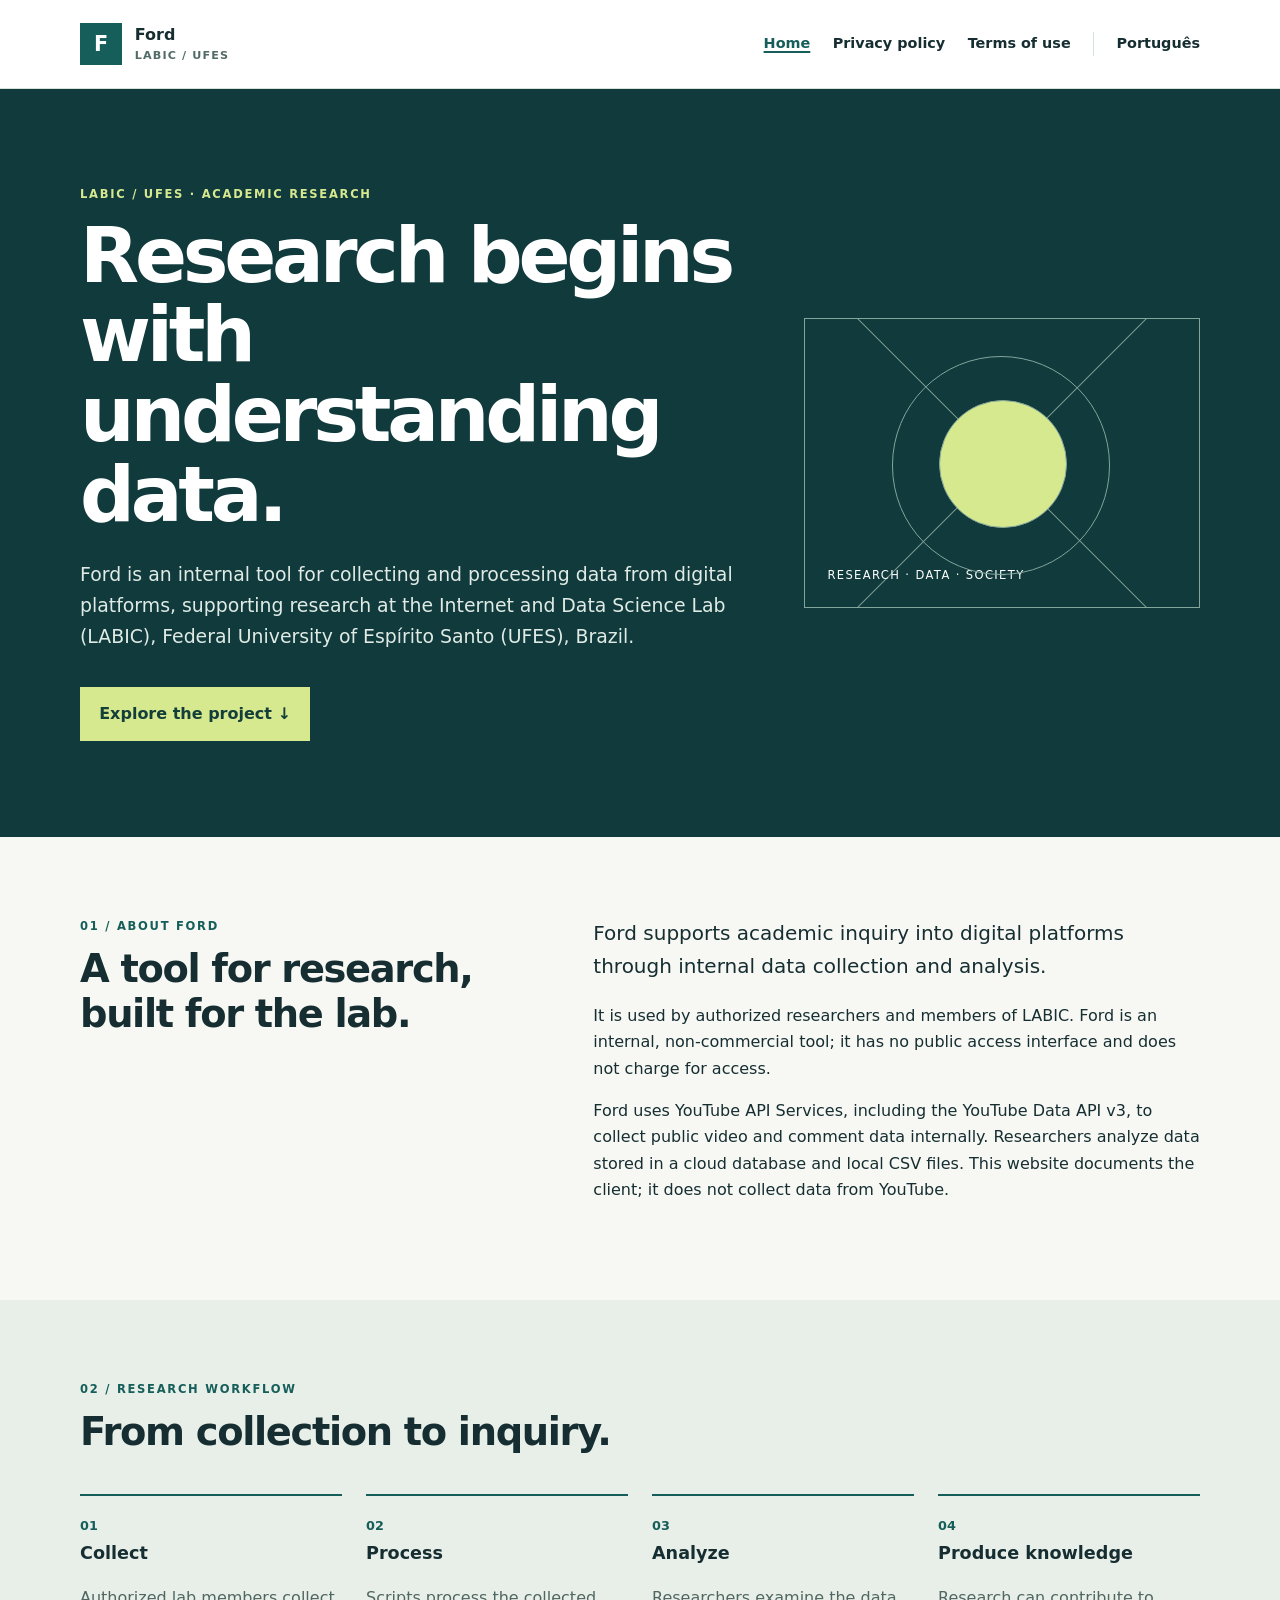
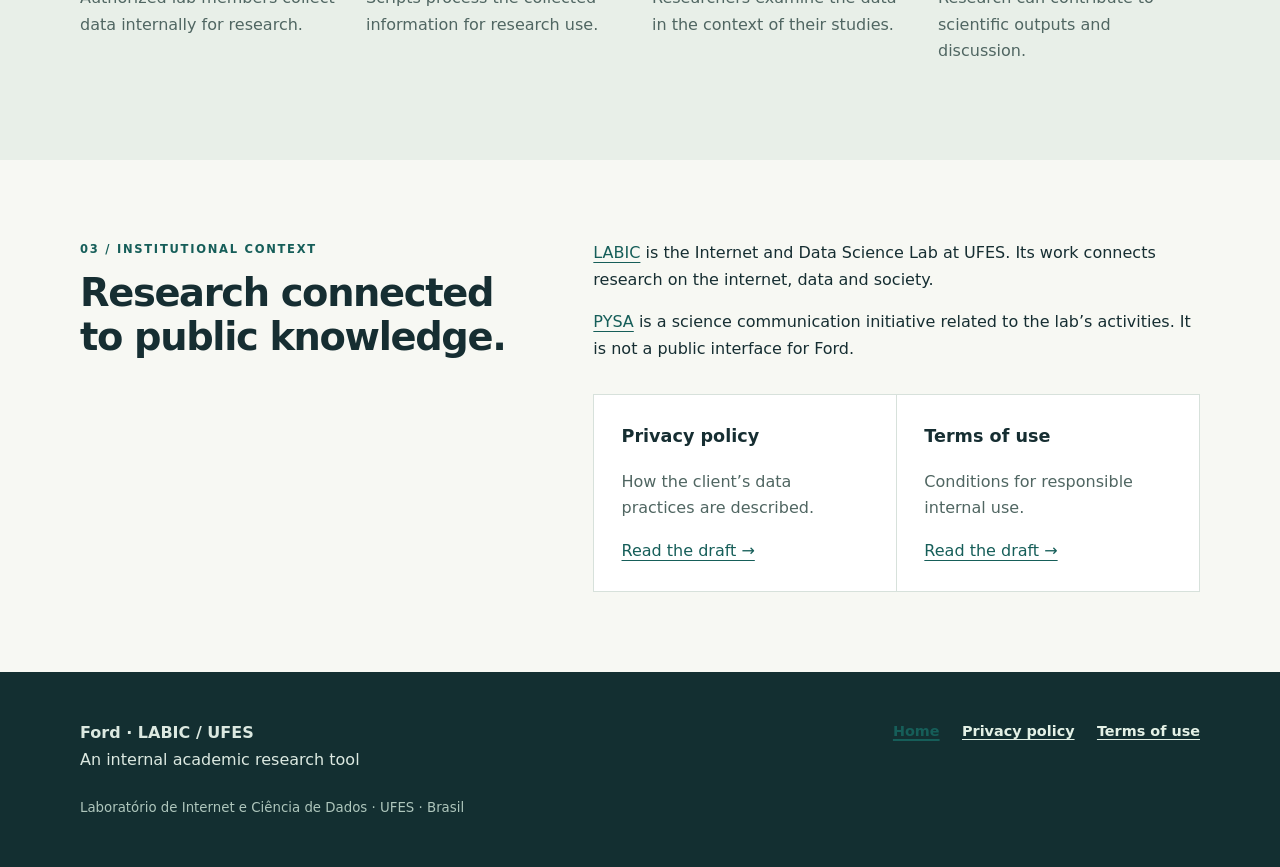
==== index.html @ dddd90f1 "Add bilingual documentation and initial site structure for Ford project" ====
<!doctype html><html lang="en"><head><meta charset="utf-8"><meta name="viewport" content="width=device-width, initial-scale=1"><meta name="description" content="Ford · LABIC / UFES — academic research and YouTube API Services"><title>Home | Ford · LABIC/UFES</title><link rel="stylesheet" href="assets/css/style.css"></head><body><a class="skip" href="#main">Skip to content</a><header><div class="wrap head"><a class="brand" href="index.html"><span class="mark" aria-hidden="true">F</span><span>Ford<small>LABIC / UFES</small></span></a><nav aria-label="Main navigation"><a href="index.html" aria-current="page">Home</a><a href="privacy.html">Privacy policy</a><a href="terms.html">Terms of use</a><a class="lang" hreflang="pt-BR" href="pt-br/index.html">Português</a></nav></div></header><main id="main"><section class="hero"><div class="wrap hero-grid"><div><p class="eyebrow">LABIC / UFES · Academic research</p><h1>Research begins with understanding data.</h1><p class="lead">Ford is an internal tool for collecting and processing data from digital platforms, supporting research at the Internet and Data Science Lab (LABIC), Federal University of Espírito Santo (UFES), Brazil.</p><a class="button" href="#about">Explore the project ↓</a></div><div class="art" aria-hidden="true"><span>Research · Data · Society</span></div></div></section><section class="section" id="about"><div class="wrap split"><div><p class="eyebrow">01 / About Ford</p><h2>A tool for research, built for the lab.</h2></div><div><p class="intro">Ford supports academic inquiry into digital platforms through internal data collection and analysis.</p><p>It is used by authorized researchers and members of LABIC. Ford is an internal, non-commercial tool; it has no public access interface and does not charge for access.</p><p>Ford uses YouTube API Services, including the YouTube Data API v3, to collect public video and comment data internally. Researchers analyze data stored in a cloud database and local CSV files. This website documents the client; it does not collect data from YouTube.</p></div></div></section><section class="section workflow"><div class="wrap"><p class="eyebrow">02 / Research workflow</p><h2>From collection to inquiry.</h2><div class="steps"><div class="step"><b>01</b><h3>Collect</h3><p>Authorized lab members collect data internally for research.</p></div><div class="step"><b>02</b><h3>Process</h3><p>Scripts process the collected information for research use.</p></div><div class="step"><b>03</b><h3>Analyze</h3><p>Researchers examine the data in the context of their studies.</p></div><div class="step"><b>04</b><h3>Produce knowledge</h3><p>Research can contribute to scientific outputs and discussion.</p></div></div></div></section><section class="section"><div class="wrap split"><div><p class="eyebrow">03 / Institutional context</p><h2>Research connected to public knowledge.</h2></div><div><p><a href="https://www.labic.net/">LABIC</a> is the Internet and Data Science Lab at UFES. Its work connects research on the internet, data and society.</p><p><a href="https://pysa.com.br/">PYSA</a> is a science communication initiative related to the lab’s activities. It is not a public interface for Ford.</p><div class="cards"><div class="card"><h3>Privacy policy</h3><p>How the client’s data practices are described.</p><a href="privacy.html">Read the draft →</a></div><div class="card"><h3>Terms of use</h3><p>Conditions for responsible internal use.</p><a href="terms.html">Read the draft →</a></div></div></div></div></section></main><footer><div class="wrap"><div class="foot"><div><strong>Ford · LABIC / UFES</strong><br>An internal academic research tool</div><nav aria-label="Footer navigation"><a href="index.html" aria-current="page">Home</a><a href="privacy.html">Privacy policy</a><a href="terms.html">Terms of use</a></nav></div><small>Laboratório de Internet e Ciência de Dados · UFES · Brasil</small></div></footer></body></html>
---- assets/css/style.css ----
:root{--ink:#162e32;--green:#165e59;--line:#d7e1db;--paper:#f7f8f3}*{box-sizing:border-box}body{margin:0;background:var(--paper);color:var(--ink);font:16px/1.65 system-ui,-apple-system,sans-serif}a{color:var(--green);text-underline-offset:.22em}a:focus-visible{outline:3px solid #bb7629;outline-offset:4px}.skip{position:absolute;left:-9999px}.skip:focus{left:1rem;top:1rem;background:white;z-index:5;padding:1rem}.wrap{width:min(1120px,calc(100% - 3rem));margin:auto}header{background:white;border-bottom:1px solid var(--line)}.head{display:flex;justify-content:space-between;align-items:center;gap:2rem;min-height:88px}.brand{display:flex;align-items:center;gap:.8rem;text-decoration:none;font-weight:800;line-height:1.2;color:var(--ink)}.mark{display:grid;place-items:center;width:42px;height:42px;background:var(--green);color:white;font-size:1.3rem}.brand small{display:block;color:#526b67;font-size:.7rem;letter-spacing:.1em;margin-top:.3rem}nav{display:flex;gap:1.4rem;flex-wrap:wrap}nav a{font-size:.9rem;font-weight:650}header nav a{text-decoration:none;color:var(--ink)}nav a[aria-current]{text-decoration:underline;text-decoration-thickness:2px;color:var(--green)}.lang{border-left:1px solid var(--line);padding-left:1.4rem}.hero{background:#103a3c;color:white}.hero-grid{display:grid;grid-template-columns:1.25fr .75fr;gap:4rem;align-items:center;padding:6rem 0}.eyebrow{font-size:.72rem;text-transform:uppercase;letter-spacing:.15em;font-weight:800;color:var(--green)}.hero .eyebrow{color:#d6e98f}h1,h2,h3,p{margin-top:0}h1{font-size:clamp(2.9rem,6vw,5.6rem);line-height:1.04;letter-spacing:-.055em;margin-bottom:1.5rem}h2{font-size:clamp(2rem,3vw,3rem);line-height:1.15;letter-spacing:-.035em}h3{font-size:1.1rem}.lead{font-size:1.18rem;color:#e0ebe5;max-width:43rem}.button{display:inline-block;background:#d6e98f;color:#143e39;padding:.85rem 1.2rem;font-weight:750;text-decoration:none;margin-top:1rem}.art{min-height:290px;border:1px solid #83a59c;position:relative;display:flex;align-items:end;padding:1.4rem;background:linear-gradient(135deg,transparent 49.8%,#76968d 50%,transparent 50.2%),linear-gradient(45deg,transparent 49.8%,#76968d 50%,transparent 50.2%)}.art:before,.art:after{content:'';position:absolute;border:1px solid #83a59c;border-radius:50%;width:55%;aspect-ratio:1;left:22%;top:13%}.art:after{width:32%;left:34%;top:28%;background:#d6e98f}.art span{font-size:.72rem;text-transform:uppercase;letter-spacing:.12em}.section{padding:5rem 0}.split{display:grid;grid-template-columns:1fr 1.4fr;gap:5rem}.intro{font-size:1.25rem}.workflow{background:#e8efe8}.steps{display:grid;grid-template-columns:repeat(4,1fr);gap:1.5rem;margin-top:2.5rem}.step{border-top:2px solid var(--green);padding-top:1rem}.step b{color:var(--green);font-size:.8rem}.step p,.muted{color:#506662}.cards{display:grid;grid-template-columns:1fr 1fr;gap:1px;background:var(--line);border:1px solid var(--line);margin-top:2rem}.card{background:#fff;padding:1.7rem}.card p{color:#506662}.dochead{padding:4rem 0 2rem;border-bottom:1px solid var(--line)}.dochead h1{font-size:clamp(2.7rem,5vw,4.5rem)}.doc{display:grid;grid-template-columns:220px minmax(0,1fr);gap:5rem;padding:3rem 0 5rem}.doc aside{font-size:.9rem}.doc article{max-width:740px}.doc article section{margin-bottom:2.5rem}.doc h2{font-size:1.5rem}.notice{background:#f5eddb;border-left:4px solid #b78037;padding:1rem;margin-bottom:2.5rem}.pending{font-weight:750;color:#704716}footer{background:#132f31;color:#dce9e1;padding:3rem 0}footer a{color:#e4f1e6}footer .foot{display:flex;justify-content:space-between;gap:2rem;flex-wrap:wrap}footer small{display:block;margin-top:1.5rem;color:#aec6bc}@media(max-width:760px){.head{padding:1.2rem 0;align-items:flex-start;flex-direction:column;gap:1rem}.hero-grid,.split,.doc{grid-template-columns:1fr;gap:2rem}.hero-grid{padding:4rem 0}.art{min-height:210px}.steps{grid-template-columns:1fr 1fr}.section{padding:3.5rem 0}.cards{grid-template-columns:1fr}}@media(max-width:400px){.wrap{width:calc(100% - 2rem)}.steps{grid-template-columns:1fr}}
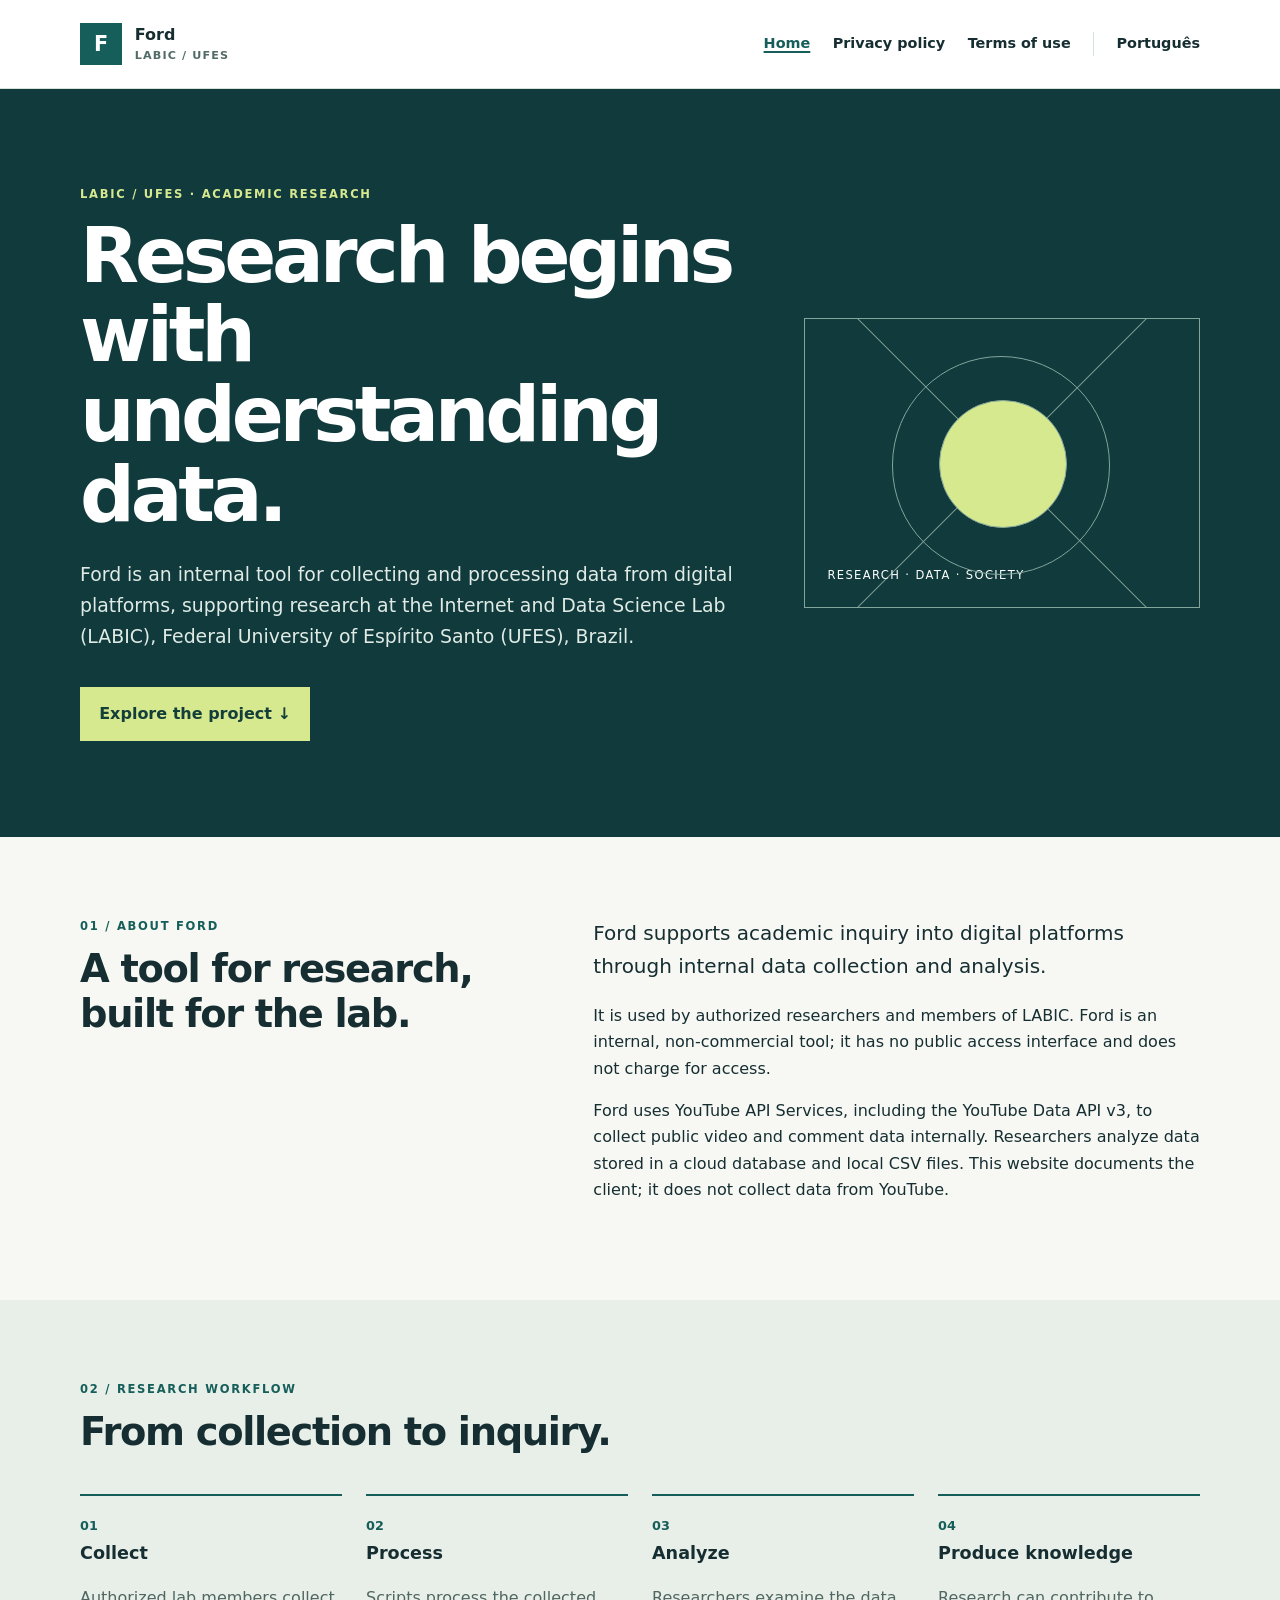
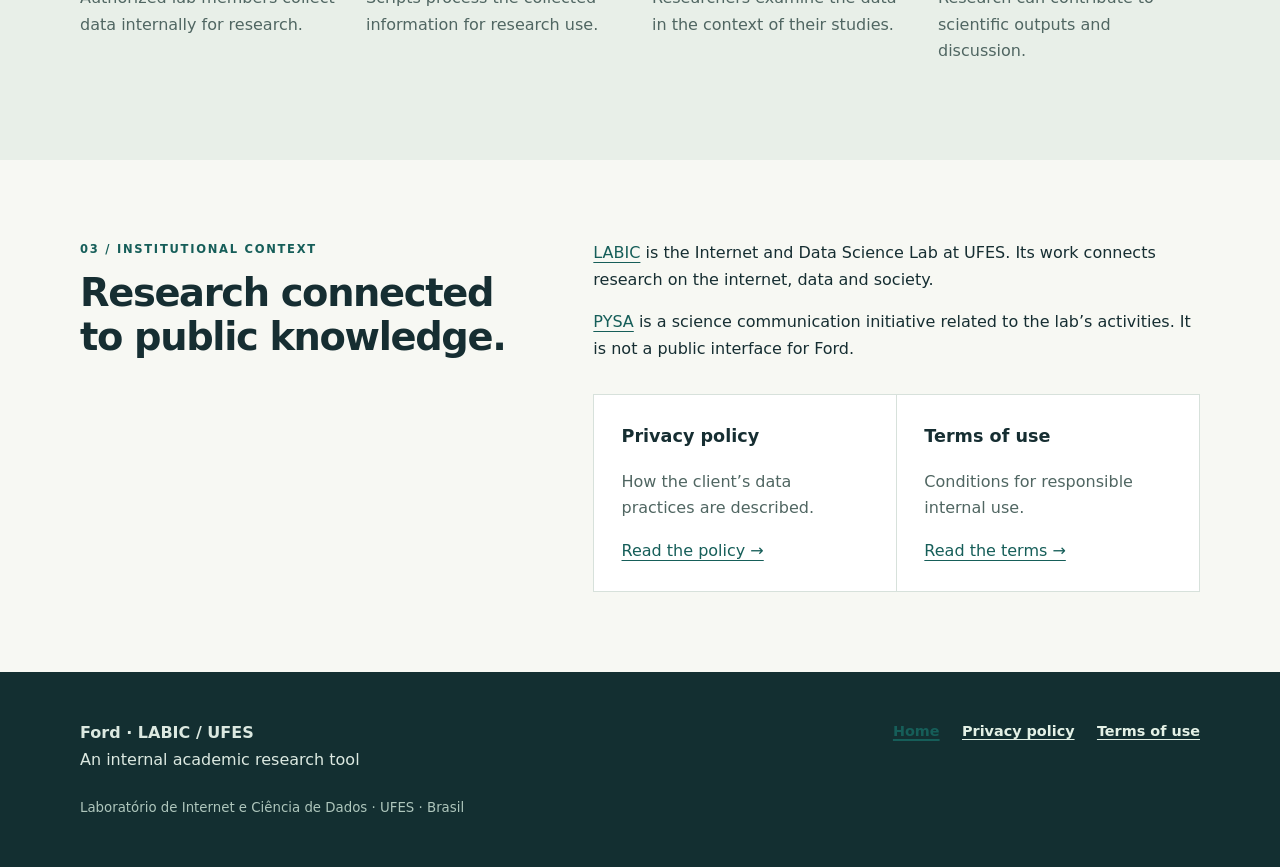
==== commit c73794ed: "Update privacy policy and terms of use documents for institutional review and clarity - Revised priv" ====
--- a/index.html
+++ b/index.html
@@ -1 +1 @@
-<!doctype html><html lang="en"><head><meta charset="utf-8"><meta name="viewport" content="width=device-width, initial-scale=1"><meta name="description" content="Ford · LABIC / UFES — academic research and YouTube API Services"><title>Home | Ford · LABIC/UFES</title><link rel="stylesheet" href="assets/css/style.css"></head><body><a class="skip" href="#main">Skip to content</a><header><div class="wrap head"><a class="brand" href="index.html"><span class="mark" aria-hidden="true">F</span><span>Ford<small>LABIC / UFES</small></span></a><nav aria-label="Main navigation"><a href="index.html" aria-current="page">Home</a><a href="privacy.html">Privacy policy</a><a href="terms.html">Terms of use</a><a class="lang" hreflang="pt-BR" href="pt-br/index.html">Português</a></nav></div></header><main id="main"><section class="hero"><div class="wrap hero-grid"><div><p class="eyebrow">LABIC / UFES · Academic research</p><h1>Research begins with understanding data.</h1><p class="lead">Ford is an internal tool for collecting and processing data from digital platforms, supporting research at the Internet and Data Science Lab (LABIC), Federal University of Espírito Santo (UFES), Brazil.</p><a class="button" href="#about">Explore the project ↓</a></div><div class="art" aria-hidden="true"><span>Research · Data · Society</span></div></div></section><section class="section" id="about"><div class="wrap split"><div><p class="eyebrow">01 / About Ford</p><h2>A tool for research, built for the lab.</h2></div><div><p class="intro">Ford supports academic inquiry into digital platforms through internal data collection and analysis.</p><p>It is used by authorized researchers and members of LABIC. Ford is an internal, non-commercial tool; it has no public access interface and does not charge for access.</p><p>Ford uses YouTube API Services, including the YouTube Data API v3, to collect public video and comment data internally. Researchers analyze data stored in a cloud database and local CSV files. This website documents the client; it does not collect data from YouTube.</p></div></div></section><section class="section workflow"><div class="wrap"><p class="eyebrow">02 / Research workflow</p><h2>From collection to inquiry.</h2><div class="steps"><div class="step"><b>01</b><h3>Collect</h3><p>Authorized lab members collect data internally for research.</p></div><div class="step"><b>02</b><h3>Process</h3><p>Scripts process the collected information for research use.</p></div><div class="step"><b>03</b><h3>Analyze</h3><p>Researchers examine the data in the context of their studies.</p></div><div class="step"><b>04</b><h3>Produce knowledge</h3><p>Research can contribute to scientific outputs and discussion.</p></div></div></div></section><section class="section"><div class="wrap split"><div><p class="eyebrow">03 / Institutional context</p><h2>Research connected to public knowledge.</h2></div><div><p><a href="https://www.labic.net/">LABIC</a> is the Internet and Data Science Lab at UFES. Its work connects research on the internet, data and society.</p><p><a href="https://pysa.com.br/">PYSA</a> is a science communication initiative related to the lab’s activities. It is not a public interface for Ford.</p><div class="cards"><div class="card"><h3>Privacy policy</h3><p>How the client’s data practices are described.</p><a href="privacy.html">Read the draft →</a></div><div class="card"><h3>Terms of use</h3><p>Conditions for responsible internal use.</p><a href="terms.html">Read the draft →</a></div></div></div></div></section></main><footer><div class="wrap"><div class="foot"><div><strong>Ford · LABIC / UFES</strong><br>An internal academic research tool</div><nav aria-label="Footer navigation"><a href="index.html" aria-current="page">Home</a><a href="privacy.html">Privacy policy</a><a href="terms.html">Terms of use</a></nav></div><small>Laboratório de Internet e Ciência de Dados · UFES · Brasil</small></div></footer></body></html>+<!doctype html><html lang="en"><head><meta charset="utf-8"><meta name="viewport" content="width=device-width, initial-scale=1"><meta name="description" content="Ford · LABIC / UFES — academic research and YouTube API Services"><title>Home | Ford · LABIC/UFES</title><link rel="stylesheet" href="assets/css/style.css"></head><body><a class="skip" href="#main">Skip to content</a><header><div class="wrap head"><a class="brand" href="index.html"><span class="mark" aria-hidden="true">F</span><span>Ford<small>LABIC / UFES</small></span></a><nav aria-label="Main navigation"><a href="index.html" aria-current="page">Home</a><a href="privacy.html">Privacy policy</a><a href="terms.html">Terms of use</a><a class="lang" hreflang="pt-BR" href="pt-br/index.html">Português</a></nav></div></header><main id="main"><section class="hero"><div class="wrap hero-grid"><div><p class="eyebrow">LABIC / UFES · Academic research</p><h1>Research begins with understanding data.</h1><p class="lead">Ford is an internal tool for collecting and processing data from digital platforms, supporting research at the Internet and Data Science Lab (LABIC), Federal University of Espírito Santo (UFES), Brazil.</p><a class="button" href="#about">Explore the project ↓</a></div><div class="art" aria-hidden="true"><span>Research · Data · Society</span></div></div></section><section class="section" id="about"><div class="wrap split"><div><p class="eyebrow">01 / About Ford</p><h2>A tool for research, built for the lab.</h2></div><div><p class="intro">Ford supports academic inquiry into digital platforms through internal data collection and analysis.</p><p>It is used by authorized researchers and members of LABIC. Ford is an internal, non-commercial tool; it has no public access interface and does not charge for access.</p><p>Ford uses YouTube API Services, including the YouTube Data API v3, to collect public video and comment data internally. Researchers analyze data stored in a cloud database and local CSV files. This website documents the client; it does not collect data from YouTube.</p></div></div></section><section class="section workflow"><div class="wrap"><p class="eyebrow">02 / Research workflow</p><h2>From collection to inquiry.</h2><div class="steps"><div class="step"><b>01</b><h3>Collect</h3><p>Authorized lab members collect data internally for research.</p></div><div class="step"><b>02</b><h3>Process</h3><p>Scripts process the collected information for research use.</p></div><div class="step"><b>03</b><h3>Analyze</h3><p>Researchers examine the data in the context of their studies.</p></div><div class="step"><b>04</b><h3>Produce knowledge</h3><p>Research can contribute to scientific outputs and discussion.</p></div></div></div></section><section class="section"><div class="wrap split"><div><p class="eyebrow">03 / Institutional context</p><h2>Research connected to public knowledge.</h2></div><div><p><a href="https://www.labic.net/">LABIC</a> is the Internet and Data Science Lab at UFES. Its work connects research on the internet, data and society.</p><p><a href="https://pysa.com.br/">PYSA</a> is a science communication initiative related to the lab’s activities. It is not a public interface for Ford.</p><div class="cards"><div class="card"><h3>Privacy policy</h3><p>How the client’s data practices are described.</p><a href="privacy.html">Read the policy →</a></div><div class="card"><h3>Terms of use</h3><p>Conditions for responsible internal use.</p><a href="terms.html">Read the terms →</a></div></div></div></div></section></main><footer><div class="wrap"><div class="foot"><div><strong>Ford · LABIC / UFES</strong><br>An internal academic research tool</div><nav aria-label="Footer navigation"><a href="index.html" aria-current="page">Home</a><a href="privacy.html">Privacy policy</a><a href="terms.html">Terms of use</a></nav></div><small>Laboratório de Internet e Ciência de Dados · UFES · Brasil</small></div></footer></body></html>
